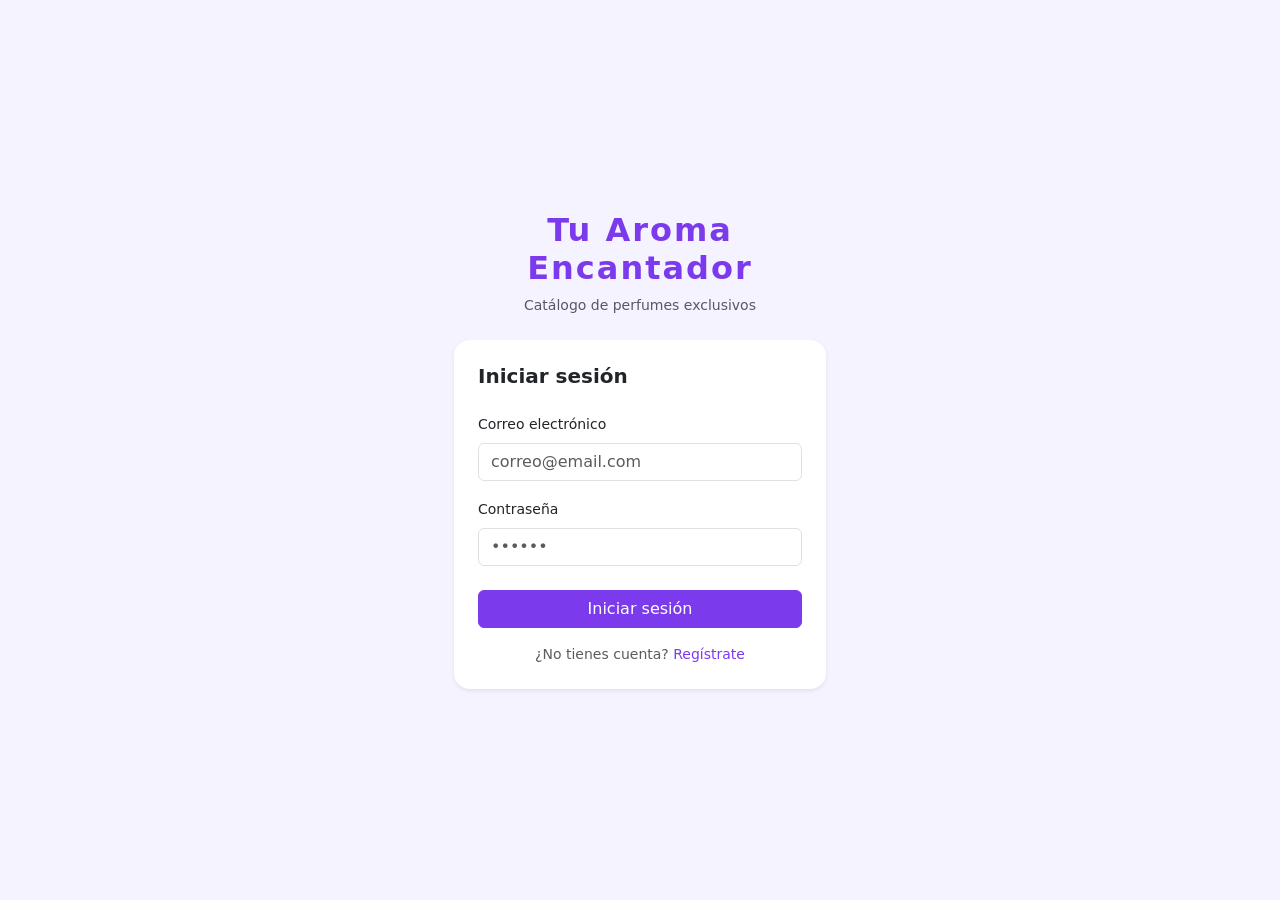
==== admin-perfumes.html @ 7dcd8e97 "feat: Front-end del proyecto de perfumeria" ====
<!DOCTYPE html>
<html lang="es">
<head>
    <meta charset="UTF-8">
    <meta name="viewport" content="width=device-width, initial-scale=1.0">
    <title>Tu Aroma Encantador - Gestión de perfumes</title>
    <link href="https://cdn.jsdelivr.net/npm/bootstrap@5.3.3/dist/css/bootstrap.min.css" rel="stylesheet">
    <link href="https://cdn.jsdelivr.net/npm/bootstrap-icons@1.11.3/font/bootstrap-icons.css" rel="stylesheet">
    <link href="css/admin-perfumes.css" rel="stylesheet">
</head>
<body>

    <nav class="navbar navbar-expand-lg sticky-top">
        <div class="container">
            <a class="navbar-brand" href="inicio.html">Tu Aroma Encantador</a>
            <span class="admin-badge ms-2">ADMIN</span>
            <button class="navbar-toggler" type="button" data-bs-toggle="collapse" data-bs-target="#navAdmin">
                <span class="navbar-toggler-icon"></span>
            </button>
            <div class="collapse navbar-collapse" id="navAdmin">
                <div class="navbar-nav ms-4 gap-3">
                    <a href="admin-perfumes.html" class="nav-link-admin active">
                        <i class="bi bi-droplet me-1"></i>Perfumes
                    </a>
                    <a href="admin-reservas.html" class="nav-link-admin">
                        <i class="bi bi-bag me-1"></i>Reservas
                    </a>
                    <a href="admin-usuarios.html" class="nav-link-admin">
                        <i class="bi bi-people me-1"></i>Usuarios
                    </a>
                </div>
                <div class="ms-auto d-flex align-items-center gap-3">
                    <span class="text-muted small" style="color: #c4b5fd !important;">
                        <i class="bi bi-person-circle me-1"></i>
                        <span id="nombre-usuario"></span>
                    </span>
                    <button class="btn btn-sm btn-purple" onclick="cerrarSesion()">
                        <i class="bi bi-box-arrow-right me-1"></i>Salir
                    </button>
                </div>
            </div>
        </div>
    </nav>

    <div class="container py-4">

        <div class="d-flex justify-content-between align-items-center mb-4">
            <div>
                <h2 class="section-title mb-1">Gestión de perfumes</h2>
                <p class="text-muted small mb-0">Crea, edita y elimina perfumes del catálogo</p>
            </div>
            <button class="btn btn-purple" onclick="abrirModalCrear()">
                <i class="bi bi-plus-lg me-1"></i>Nuevo perfume
            </button>
        </div>

        <div id="loading" class="text-center py-5">
            <div class="spinner-border" role="status" style="color: #7c3aed;"></div>
            <p class="mt-2 text-muted small">Cargando perfumes...</p>
        </div>

        <div id="tabla-container" class="card border-0 rounded-4 shadow-sm d-none">
            <div class="card-body p-0">
                <div class="table-responsive">
                    <table class="table table-hover mb-0">
                        <thead>
                            <tr>
                                <th class="ps-4">Perfume</th>
                                <th>Marca</th>
                                <th>Precio</th>
                                <th>Stock</th>
                                <th class="text-end pe-4">Acciones</th>
                            </tr>
                        </thead>
                        <tbody id="tabla-body"></tbody>
                    </table>
                </div>
            </div>
        </div>

        <div id="sin-perfumes" class="text-center py-5 d-none">
            <i class="bi bi-droplet fs-1 text-muted"></i>
            <p class="mt-2 text-muted">No hay perfumes en el catálogo.</p>
        </div>

    </div>

    <!-- Modal crear/editar -->
    <div class="modal fade" id="modalPerfume" tabindex="-1">
        <div class="modal-dialog modal-dialog-centered modal-lg">
            <div class="modal-content border-0 rounded-4">
                <div class="modal-header border-0 pb-0">
                    <h5 class="modal-title fw-semibold" id="modal-titulo">Nuevo perfume</h5>
                    <button type="button" class="btn-close" data-bs-dismiss="modal"></button>
                </div>
                <div class="modal-body">
                    <div id="alerta-modal" class="alert d-none"></div>
                    <div class="row g-3">
                        <div class="col-md-6">
                            <label class="form-label small fw-medium">Nombre</label>
                            <input type="text" id="f-nombre" class="form-control" placeholder="Bleu de Chanel">
                        </div>
                        <div class="col-md-6">
                            <label class="form-label small fw-medium">Marca</label>
                            <input type="text" id="f-marca" class="form-control" placeholder="Chanel">
                        </div>
                        <div class="col-md-6">
                            <label class="form-label small fw-medium">Precio</label>
                            <div class="input-group">
                                <span class="input-group-text">$</span>
                                <input type="number" id="f-precio" class="form-control" placeholder="150000">
                            </div>
                        </div>
                        <div class="col-md-6">
                            <label class="form-label small fw-medium">Stock</label>
                            <input type="number" id="f-stock" class="form-control" placeholder="10">
                        </div>
                        <div class="col-12">
                            <label class="form-label small fw-medium">URL de imagen</label>
                            <input type="text" id="f-imagen" class="form-control" placeholder="https://...">
                        </div>
                        <div class="col-12">
                            <label class="form-label small fw-medium">Descripción</label>
                            <textarea id="f-descripcion" class="form-control" rows="3" placeholder="Descripción del perfume..."></textarea>
                        </div>
                    </div>
                </div>
                <div class="modal-footer border-0 pt-0">
                    <button class="btn btn-light" data-bs-dismiss="modal">Cancelar</button>
                    <button class="btn btn-purple" onclick="guardarPerfume()">
                        <i class="bi bi-check-lg me-1"></i>Guardar
                    </button>
                </div>
            </div>
        </div>
    </div>

    <!-- Modal eliminar -->
    <div class="modal fade" id="modalEliminar" tabindex="-1">
        <div class="modal-dialog modal-dialog-centered">
            <div class="modal-content border-0 rounded-4">
                <div class="modal-header border-0 pb-0">
                    <h5 class="modal-title fw-semibold">Eliminar perfume</h5>
                    <button type="button" class="btn-close" data-bs-dismiss="modal"></button>
                </div>
                <div class="modal-body">
                    <p class="text-muted">¿Estás seguro de que deseas eliminar <strong id="nombre-eliminar"></strong>? Esta acción no se puede deshacer.</p>
                </div>
                <div class="modal-footer border-0 pt-0">
                    <button class="btn btn-light" data-bs-dismiss="modal">Cancelar</button>
                    <button class="btn btn-danger" onclick="confirmarEliminar()">
                        <i class="bi bi-trash me-1"></i>Eliminar
                    </button>
                </div>
            </div>
        </div>
    </div>

    <!-- Toast -->
    <div class="position-fixed bottom-0 end-0 p-3" style="z-index: 9999">
        <div id="toast" class="toast align-items-center text-white border-0" role="alert">
            <div class="d-flex">
                <div class="toast-body" id="toast-mensaje"></div>
                <button type="button" class="btn-close btn-close-white me-2 m-auto" data-bs-dismiss="toast"></button>
            </div>
        </div>
    </div>

    <script src="https://cdn.jsdelivr.net/npm/bootstrap@5.3.3/dist/js/bootstrap.bundle.min.js"></script>
    <script src="js/auth.js"></script>
    <script src="js/api.js"></script>
    <script src="js/admin-perfumes.js"></script>
</body>
</html>
---- css/admin-perfumes.css ----
body { background-color: #f5f3ff; }
        .navbar { background-color: #1e1b4b; }
        .navbar-brand { color: #c4b5fd; font-weight: 800; letter-spacing: 2px; }
        .navbar-brand:hover { color: white; }
        .nav-link-admin { color: #c4b5fd; text-decoration: none; font-size: 0.9rem; }
        .nav-link-admin:hover { color: white; }
        .nav-link-admin.active { color: white; font-weight: 600; }
        .btn-purple { background-color: #7c3aed; color: white; border: none; }
        .btn-purple:hover { background-color: #5b21b6; color: white; }
        .admin-badge { background-color: #7c3aed; color: white; font-size: 0.7rem; padding: 2px 8px; border-radius: 20px; }
        .table th { background-color: #f5f3ff; color: #7c3aed; font-size: 0.85rem; font-weight: 600; border-bottom: 2px solid #ede9fe; }
        .table td { font-size: 0.9rem; vertical-align: middle; }
        .perfume-thumb { width: 48px; height: 48px; object-fit: cover; border-radius: 10px; background-color: #ede9fe; }
        .perfume-thumb-placeholder { width: 48px; height: 48px; border-radius: 10px; background-color: #ede9fe; display: flex; align-items: center; justify-content: center; color: #7c3aed; }
        .form-control:focus, .form-select:focus { border-color: #7c3aed; box-shadow: 0 0 0 0.2rem rgba(124,58,237,0.2); }
        .section-title { color: #1e1b4b; font-weight: 700; }
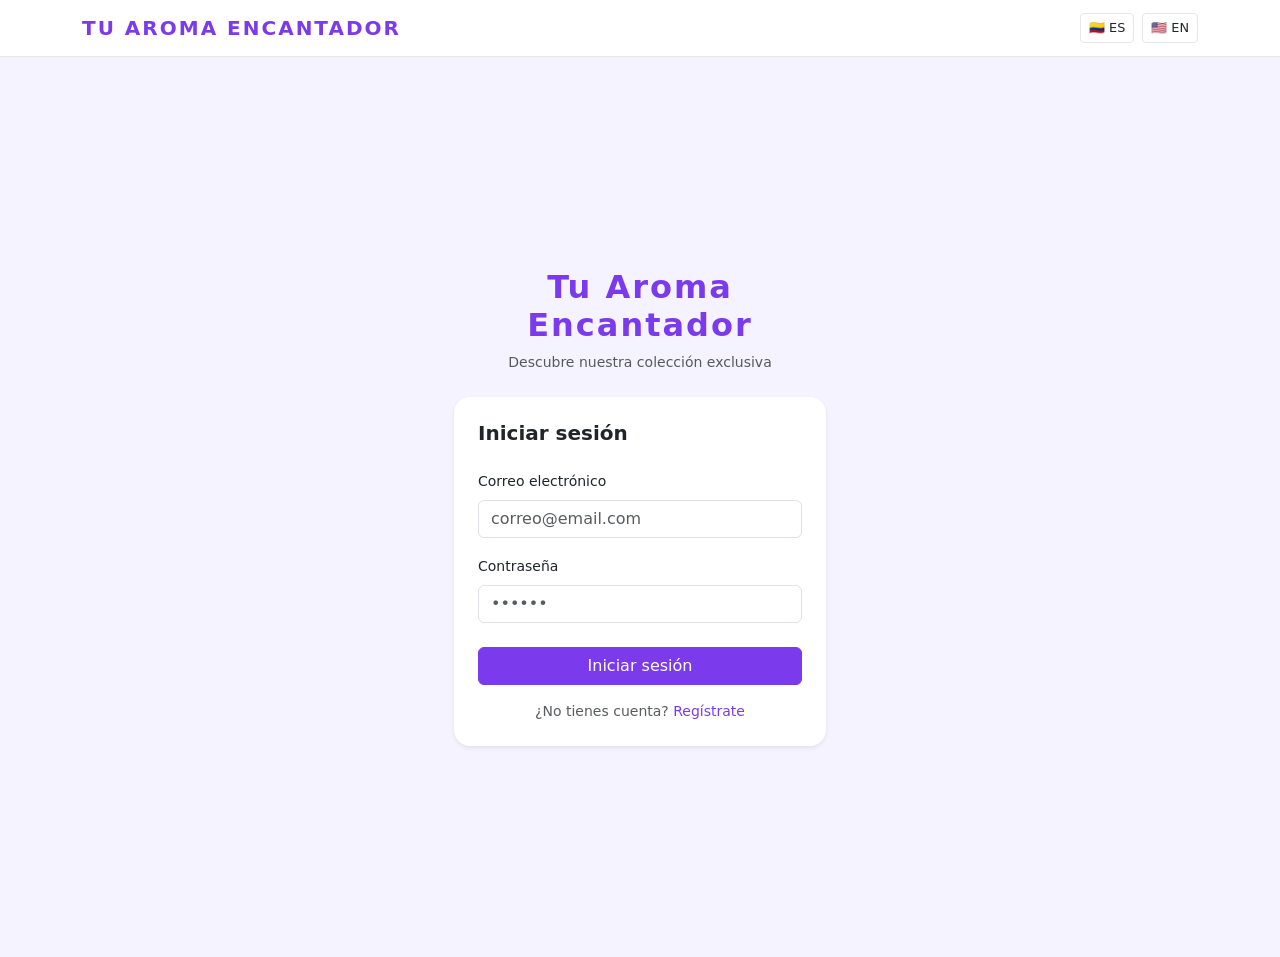
==== commit 5006bbc1: "Feat: Implementacion del i18n en las vistas de login, register y vistas del usuario" ====
--- a/admin-perfumes.html
+++ b/admin-perfumes.html
@@ -38,6 +38,16 @@
                         <i class="bi bi-box-arrow-right me-1"></i>Salir
                     </button>
                 </div>
+            </div>
+            <div class="d-flex align-items-center gap-2 ms-3">
+                <button onclick="cambiarIdioma('es')" class="btn btn-sm px-2 py-1" 
+                        style="font-size:0.8rem; background: none; border: 1px solid #e5e7eb;">
+                        🇨🇴 ES
+                </button>
+                <button onclick="cambiarIdioma('en')" class="btn btn-sm px-2 py-1"
+                        style="font-size:0.8rem; background: none; border: 1px solid #e5e7eb;">
+                        🇺🇸 EN
+                </button>
             </div>
         </div>
     </nav>
@@ -116,8 +126,17 @@
                             <input type="number" id="f-stock" class="form-control" placeholder="10">
                         </div>
                         <div class="col-12">
-                            <label class="form-label small fw-medium">URL de imagen</label>
-                            <input type="text" id="f-imagen" class="form-control" placeholder="https://...">
+                            <label class="form-label small fw-medium">Imagen</label>
+                            <div class="mb-2">
+                                <input type="file" id="f-imagen-file" class="form-control" accept="image/*">
+                                <div class="form-text">Sube la imagen</div>
+                            </div>
+                            <div class="d-flex align-items-center gap-2 my-2">
+                                <hr class="flex-grow-1">
+                                <span class="text-muted small">o usa una URL</span>
+                                <hr class="flex-grow-1">
+                            </div>
+                            <input type="text" id="f-imagen-url" class="form-control" placeholder="https://...">
                         </div>
                         <div class="col-12">
                             <label class="form-label small fw-medium">Descripción</label>
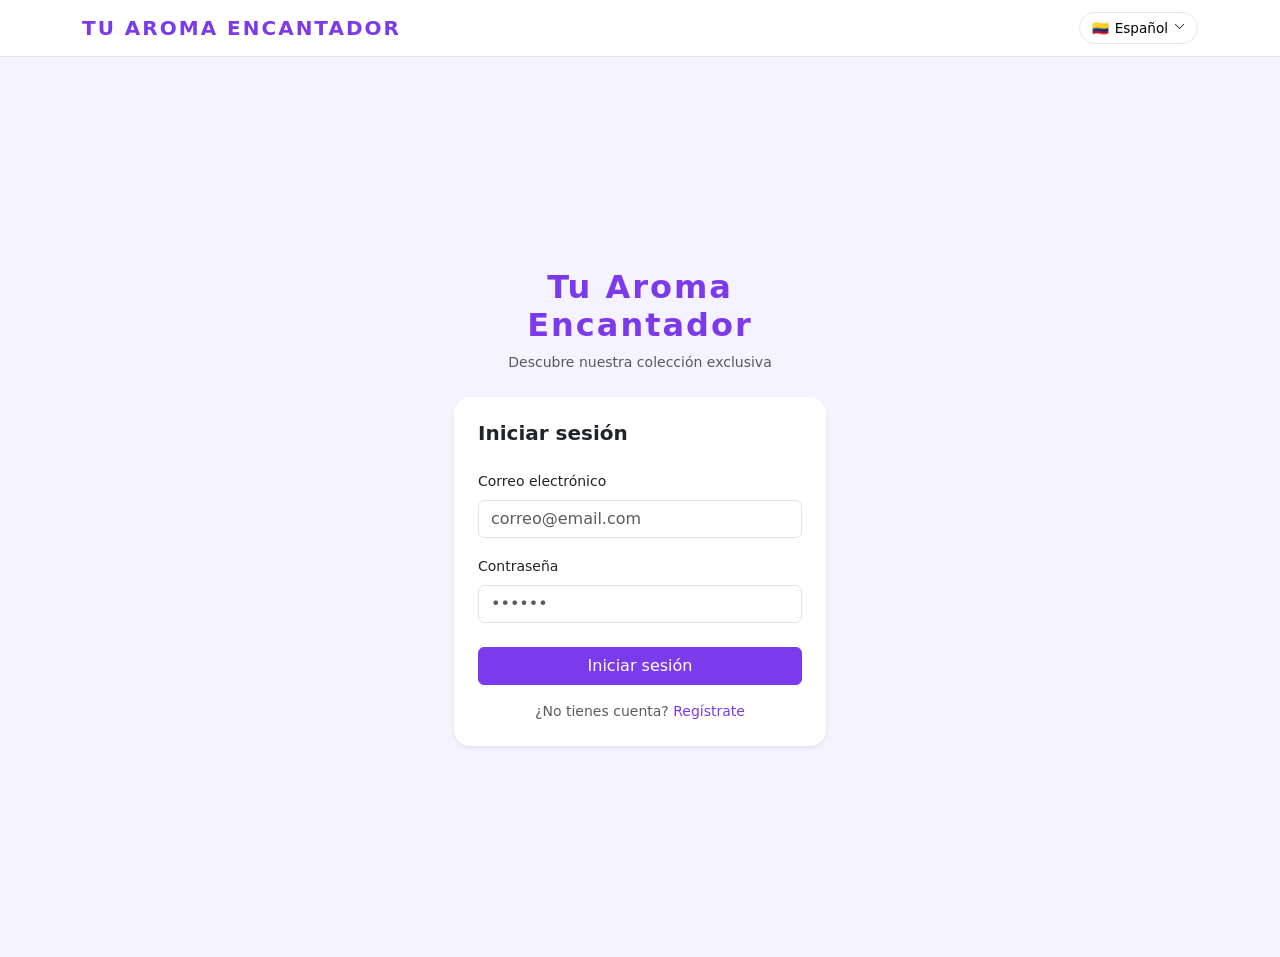
==== commit b91d43ca: "Feat: Implementación de internacionalización en vistas de admin y adicion de slider para cambiar de " ====
--- a/admin-perfumes.html
+++ b/admin-perfumes.html
@@ -7,6 +7,7 @@
     <link href="https://cdn.jsdelivr.net/npm/bootstrap@5.3.3/dist/css/bootstrap.min.css" rel="stylesheet">
     <link href="https://cdn.jsdelivr.net/npm/bootstrap-icons@1.11.3/font/bootstrap-icons.css" rel="stylesheet">
     <link href="css/admin-perfumes.css" rel="stylesheet">
+    <link href="css/idioma.css" rel="stylesheet">
 </head>
 <body>
 
@@ -20,34 +21,29 @@
             <div class="collapse navbar-collapse" id="navAdmin">
                 <div class="navbar-nav ms-4 gap-3">
                     <a href="admin-perfumes.html" class="nav-link-admin active">
-                        <i class="bi bi-droplet me-1"></i>Perfumes
+                        <i class="bi bi-droplet me-1"></i>
+                        <span data-i18n="nav.perfumes">Perfumes</span>
                     </a>
                     <a href="admin-reservas.html" class="nav-link-admin">
-                        <i class="bi bi-bag me-1"></i>Reservas
+                        <i class="bi bi-bag me-1"></i>
+                        <span data-i18n="nav.reservas">Reservas</span>
                     </a>
                     <a href="admin-usuarios.html" class="nav-link-admin">
-                        <i class="bi bi-people me-1"></i>Usuarios
+                        <i class="bi bi-people me-1"></i>
+                        <span data-i18n="nav.usuarios">Usuarios</span>
                     </a>
                 </div>
                 <div class="ms-auto d-flex align-items-center gap-3">
-                    <span class="text-muted small" style="color: #c4b5fd !important;">
+                    <span style="color: #c4b5fd;" class="small">
                         <i class="bi bi-person-circle me-1"></i>
                         <span id="nombre-usuario"></span>
                     </span>
+                    <div class="idioma-selector-container" data-admin="true"></div>
                     <button class="btn btn-sm btn-purple" onclick="cerrarSesion()">
-                        <i class="bi bi-box-arrow-right me-1"></i>Salir
+                        <i class="bi bi-box-arrow-right me-1"></i>
+                        <span data-i18n="nav.salir">Salir</span>
                     </button>
                 </div>
-            </div>
-            <div class="d-flex align-items-center gap-2 ms-3">
-                <button onclick="cambiarIdioma('es')" class="btn btn-sm px-2 py-1" 
-                        style="font-size:0.8rem; background: none; border: 1px solid #e5e7eb;">
-                        🇨🇴 ES
-                </button>
-                <button onclick="cambiarIdioma('en')" class="btn btn-sm px-2 py-1"
-                        style="font-size:0.8rem; background: none; border: 1px solid #e5e7eb;">
-                        🇺🇸 EN
-                </button>
             </div>
         </div>
     </nav>
@@ -56,17 +52,18 @@
 
         <div class="d-flex justify-content-between align-items-center mb-4">
             <div>
-                <h2 class="section-title mb-1">Gestión de perfumes</h2>
-                <p class="text-muted small mb-0">Crea, edita y elimina perfumes del catálogo</p>
+                <h2 class="section-title mb-1" data-i18n="admin.perfumes.titulo">Gestión de perfumes</h2>
+                <p class="text-muted small mb-0" data-i18n="admin.perfumes.subtitulo">Crea, edita y elimina perfumes del catálogo</p>
             </div>
             <button class="btn btn-purple" onclick="abrirModalCrear()">
-                <i class="bi bi-plus-lg me-1"></i>Nuevo perfume
+                <i class="bi bi-plus-lg me-1"></i>
+                <span data-i18n="admin.perfumes.nuevo">Nuevo perfume</span>
             </button>
         </div>
 
         <div id="loading" class="text-center py-5">
             <div class="spinner-border" role="status" style="color: #7c3aed;"></div>
-            <p class="mt-2 text-muted small">Cargando perfumes...</p>
+            <p class="mt-2 text-muted small" data-i18n="admin.perfumes.cargando">Cargando perfumes...</p>
         </div>
 
         <div id="tabla-container" class="card border-0 rounded-4 shadow-sm d-none">
@@ -75,11 +72,11 @@
                     <table class="table table-hover mb-0">
                         <thead>
                             <tr>
-                                <th class="ps-4">Perfume</th>
-                                <th>Marca</th>
-                                <th>Precio</th>
-                                <th>Stock</th>
-                                <th class="text-end pe-4">Acciones</th>
+                                <th class="ps-4" data-i18n="admin.perfumes.col.perfumes">Perfume</th>
+                                <th data-i18n="admin.perfumes.col.marca">Marca</th>
+                                <th data-i18n="admin.perfumes.col.precio">Precio</th>
+                                <th data-i18n="admin.perfumes.col.stock">Stock</th>
+                                <th class="text-end pe-4" data-i18n="admin.perfumes.col.acciones">Acciones</th>
                             </tr>
                         </thead>
                         <tbody id="tabla-body"></tbody>
@@ -90,7 +87,7 @@
 
         <div id="sin-perfumes" class="text-center py-5 d-none">
             <i class="bi bi-droplet fs-1 text-muted"></i>
-            <p class="mt-2 text-muted">No hay perfumes en el catálogo.</p>
+            <p class="mt-2 text-muted" data-i18n="admin.perfumes.sin.perfumes">No hay perfumes en el catálogo.</p>
         </div>
 
     </div>
@@ -100,54 +97,55 @@
         <div class="modal-dialog modal-dialog-centered modal-lg">
             <div class="modal-content border-0 rounded-4">
                 <div class="modal-header border-0 pb-0">
-                    <h5 class="modal-title fw-semibold" id="modal-titulo">Nuevo perfume</h5>
+                    <h5 class="modal-title fw-semibold" id="modal-titulo" data-i18n="admin.perfumes.modal.nuevo">Nuevo perfume</h5>
                     <button type="button" class="btn-close" data-bs-dismiss="modal"></button>
                 </div>
                 <div class="modal-body">
                     <div id="alerta-modal" class="alert d-none"></div>
                     <div class="row g-3">
                         <div class="col-md-6">
-                            <label class="form-label small fw-medium">Nombre</label>
+                            <label class="form-label small fw-medium" data-i18n="admin.perfumes.label.nombre">Nombre</label>
                             <input type="text" id="f-nombre" class="form-control" placeholder="Bleu de Chanel">
                         </div>
                         <div class="col-md-6">
-                            <label class="form-label small fw-medium">Marca</label>
+                            <label class="form-label small fw-medium" data-i18n="admin.perfumes.label.marca">Marca</label>
                             <input type="text" id="f-marca" class="form-control" placeholder="Chanel">
                         </div>
                         <div class="col-md-6">
-                            <label class="form-label small fw-medium">Precio</label>
+                            <label class="form-label small fw-medium" data-i18n="admin.perfumes.label.precio">Precio</label>
                             <div class="input-group">
                                 <span class="input-group-text">$</span>
                                 <input type="number" id="f-precio" class="form-control" placeholder="150000">
                             </div>
                         </div>
                         <div class="col-md-6">
-                            <label class="form-label small fw-medium">Stock</label>
+                            <label class="form-label small fw-medium" data-i18n="admin.perfumes.label.stock">Stock</label>
                             <input type="number" id="f-stock" class="form-control" placeholder="10">
                         </div>
                         <div class="col-12">
-                            <label class="form-label small fw-medium">Imagen</label>
+                            <label class="form-label small fw-medium" data-i18n="admin.perfumes.label.imagen">Imagen</label>
                             <div class="mb-2">
                                 <input type="file" id="f-imagen-file" class="form-control" accept="image/*">
-                                <div class="form-text">Sube la imagen</div>
+                                <div class="form-text" data-i18n="admin.perfumes.label.subir">Sube la imagen</div>
                             </div>
                             <div class="d-flex align-items-center gap-2 my-2">
                                 <hr class="flex-grow-1">
-                                <span class="text-muted small">o usa una URL</span>
+                                <span class="text-muted small" data-i18n="admin.perfumes.label.url">o usa una URL</span>
                                 <hr class="flex-grow-1">
                             </div>
                             <input type="text" id="f-imagen-url" class="form-control" placeholder="https://...">
                         </div>
                         <div class="col-12">
-                            <label class="form-label small fw-medium">Descripción</label>
+                            <label class="form-label small fw-medium" data-i18n="admin.perfumes.label.descripcion">Descripción</label>
                             <textarea id="f-descripcion" class="form-control" rows="3" placeholder="Descripción del perfume..."></textarea>
                         </div>
                     </div>
                 </div>
                 <div class="modal-footer border-0 pt-0">
-                    <button class="btn btn-light" data-bs-dismiss="modal">Cancelar</button>
+                    <button class="btn btn-light" data-bs-dismiss="modal" data-i18n="admin.perfumes.modal.cancelar">Cancelar</button>
                     <button class="btn btn-purple" onclick="guardarPerfume()">
-                        <i class="bi bi-check-lg me-1"></i>Guardar
+                        <i class="bi bi-check-lg me-1"></i>
+                        <span data-i18n="admin.perfumes.guardar">Guardar</span>
                     </button>
                 </div>
             </div>
@@ -159,16 +157,21 @@
         <div class="modal-dialog modal-dialog-centered">
             <div class="modal-content border-0 rounded-4">
                 <div class="modal-header border-0 pb-0">
-                    <h5 class="modal-title fw-semibold">Eliminar perfume</h5>
+                    <h5 class="modal-title fw-semibold" data-i18n="admin.perfumes.eliminar.titulo">Eliminar perfume</h5>
                     <button type="button" class="btn-close" data-bs-dismiss="modal"></button>
                 </div>
                 <div class="modal-body">
-                    <p class="text-muted">¿Estás seguro de que deseas eliminar <strong id="nombre-eliminar"></strong>? Esta acción no se puede deshacer.</p>
+                    <p class="text-muted">
+                        <span data-i18n="admin.perfumes.eliminar.texto">¿Estás seguro de que deseas eliminar</span> 
+                        <strong id="nombre-eliminar"></strong>?
+                        <span data-i18n="admin.perfumes.eliminar.accion">Esta acción no se puede deshacer.</span>
+                    </p>
                 </div>
                 <div class="modal-footer border-0 pt-0">
                     <button class="btn btn-light" data-bs-dismiss="modal">Cancelar</button>
                     <button class="btn btn-danger" onclick="confirmarEliminar()">
-                        <i class="bi bi-trash me-1"></i>Eliminar
+                        <i class="bi bi-trash me-1"></i>
+                        <span data-i18n="admin.perfumes.eliminar.btn">Eliminar</span>
                     </button>
                 </div>
             </div>
@@ -187,6 +190,7 @@
 
     <script src="https://cdn.jsdelivr.net/npm/bootstrap@5.3.3/dist/js/bootstrap.bundle.min.js"></script>
     <script src="js/auth.js"></script>
+    <script src="js/i18n.js"></script>
     <script src="js/api.js"></script>
     <script src="js/admin-perfumes.js"></script>
 </body>
--- a/css/idioma.css
+++ b/css/idioma.css
@@ -0,0 +1,78 @@
+.idioma-selector {
+    position: relative;
+}
+
+.idioma-btn {
+    display: flex;
+    align-items: center;
+    gap: 6px;
+    padding: 5px 12px;
+    border-radius: 20px;
+    border: 1px solid #e5e7eb;
+    background: none;
+    font-size: 0.85rem;
+    cursor: pointer;
+    white-space: nowrap;
+    transition: all 0.2s;
+}
+
+.idioma-btn:hover {
+    background-color: #f5f3ff;
+}
+
+.idioma-btn-admin {
+    border-color: #4b5563;
+    color: #c4b5fd;
+}
+
+.idioma-btn-admin:hover {
+    background-color: rgba(124, 58, 237, 0.1);
+}
+
+.idioma-dropdown {
+    position: absolute;
+    top: calc(100% + 6px);
+    right: 0;
+    background: white;
+    border: 1px solid #e5e7eb;
+    border-radius: 12px;
+    box-shadow: 0 4px 16px rgba(0,0,0,0.1);
+    min-width: 150px;
+    z-index: 9999;
+    overflow: hidden;
+    display: none;
+}
+
+.idioma-dropdown.show {
+    display: block;
+}
+
+.idioma-option {
+    display: flex;
+    align-items: center;
+    gap: 8px;
+    padding: 10px 14px;
+    cursor: pointer;
+    font-size: 0.85rem;
+    color: #1e1b4b;
+    transition: background 0.15s;
+    border: none;
+    background: none;
+    width: 100%;
+    text-align: left;
+}
+
+.idioma-option:hover {
+    background-color: #f5f3ff;
+    color: #7c3aed;
+}
+
+.idioma-option.activo {
+    background-color: #ede9fe;
+    color: #7c3aed;
+    font-weight: 600;
+}
+
+.idioma-flag {
+    font-size: 1rem;
+}
